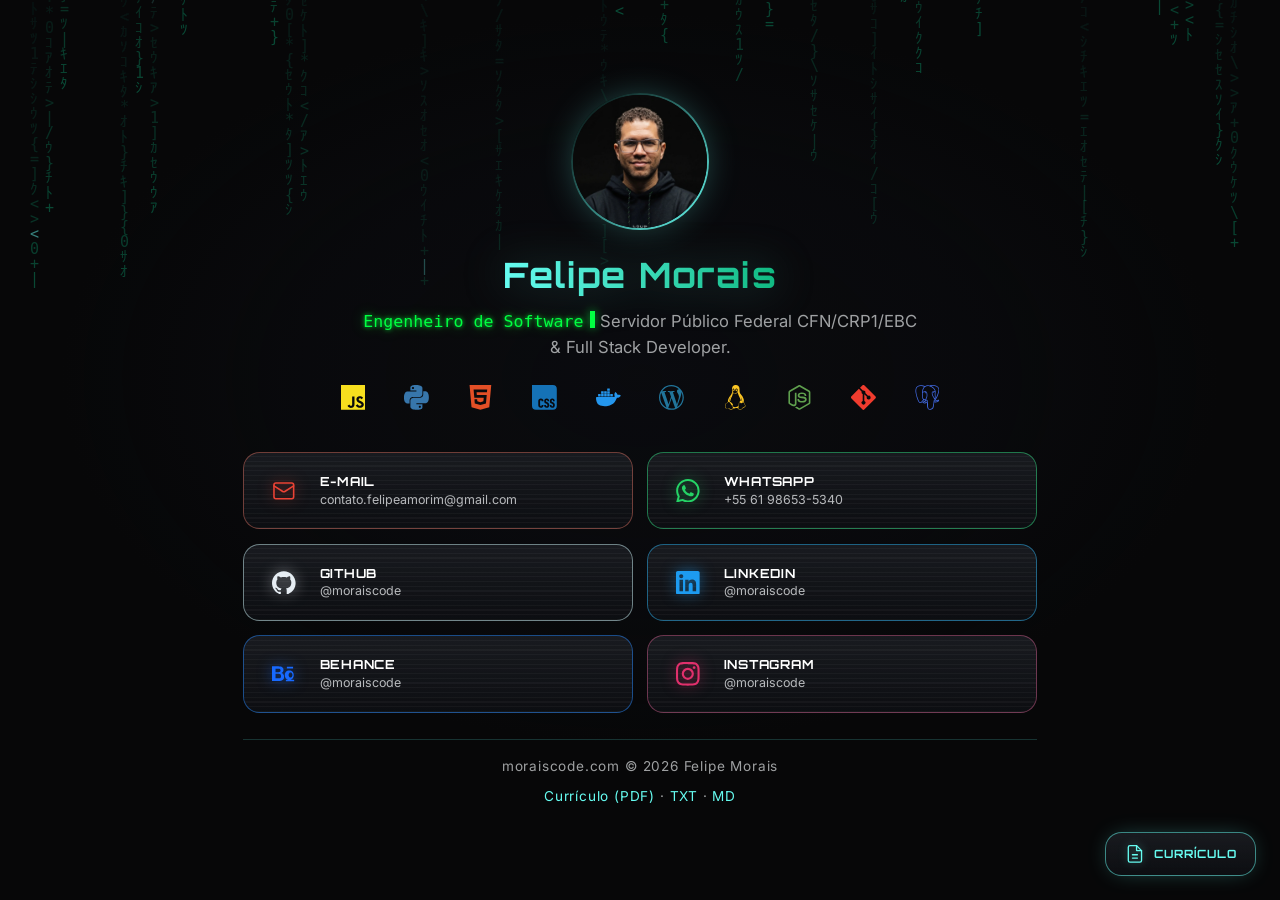
==== index.html @ 91565621 "site: home + curriculo versionados (base do CI/CD)" ====
<!DOCTYPE html>
<html lang="pt-BR">
<head>
<meta charset="UTF-8">
<meta name="viewport" content="width=device-width,initial-scale=1,viewport-fit=cover">
<title>Felipe Morais - Engenheiro de Software & Full Stack Developer</title>
<meta name="description" content="Felipe Morais — Engenheiro de Software e Full Stack Developer, Servidor Público Federal no CFN (Brasília/DF). Desenvolvimento web, IA e automação.">
<meta name="keywords" content="Felipe Morais, engenheiro de software, full stack developer, Python, JavaScript, PostgreSQL, Docker, WordPress, Linux, Node.js, Git, inteligência artificial, automação, gestão de projetos, Brasília, CFN">
<meta name="author" content="Felipe Morais">
<meta name="robots" content="index, follow, max-snippet:-1, max-image-preview:large">
<link rel="canonical" href="https://moraiscode.com/">
<meta name="theme-color" content="#0B0C10">
<link rel="icon" href="/favicon.ico" sizes="any">
<link rel="icon" type="image/png" sizes="32x32" href="/favicon-32x32.png">
<link rel="icon" type="image/png" sizes="192x192" href="/favicon-192x192.png">
<link rel="apple-touch-icon" href="/apple-touch-icon.png">
<meta name="geo.region" content="BR-DF">
<meta name="geo.placename" content="Brasília">
<meta property="profile:first_name" content="Felipe">
<meta property="profile:last_name" content="Morais">

<!-- Open Graph -->
<meta property="og:type" content="profile">
<meta property="og:title" content="Felipe Morais - Engenheiro de Software & Full Stack Developer">
<meta property="og:description" content="Felipe Morais — Engenheiro de Software e Full Stack Developer, Servidor Público Federal no CFN (Brasília/DF). Desenvolvimento web, IA e automação.">
<meta property="og:url" content="https://moraiscode.com/">
<meta property="og:site_name" content="moraiscode.com">
<meta property="og:image" content="https://moraiscode.com/assets/foto.webp">
<meta property="og:image:width" content="1280">
<meta property="og:image:height" content="1280">
<meta property="og:image:type" content="image/webp">
<meta property="og:image:alt" content="Felipe Morais">
<meta property="og:locale" content="pt_BR">

<!-- Twitter Card -->
<meta name="twitter:card" content="summary">
<meta name="twitter:title" content="Felipe Morais - Engenheiro de Software">
<meta name="twitter:description" content="Felipe Morais — Engenheiro de Software e Full Stack Developer, Servidor Público Federal no CFN (Brasília/DF).">
<meta name="twitter:image" content="https://moraiscode.com/assets/foto.webp">
<meta name="twitter:image:alt" content="Felipe Morais">
<meta name="twitter:site" content="@moraiscode">

<!-- JSON-LD Schema.org -->
<script type="application/ld+json">
{
  "@context": "https://schema.org",
  "@type": "ProfilePage",
  "mainEntity": {
    "@type": "Person",
    "name": "Felipe Morais",
    "givenName": "Felipe",
    "familyName": "Morais",
    "url": "https://moraiscode.com",
    "image": "https://moraiscode.com/assets/foto.webp",
    "jobTitle": "Engenheiro de Software",
    "description": "Engenheiro de Software e Full Stack Developer, Servidor Público Federal no CFN. Atua com desenvolvimento web, automação, inteligência artificial e gestão de projetos de TIC.",
    "email": "contato.felipeamorim@gmail.com",
    "telephone": "+5561986535340",
    "address": {
      "@type": "PostalAddress",
      "addressLocality": "Brasília",
      "addressRegion": "DF",
      "addressCountry": "BR"
    },
    "nationality": "Brasileiro",
    "worksFor": {
      "@type": "Organization",
      "name": "Conselho Federal de Nutrição (CFN)"
    },
    "alumniOf": [
      { "@type": "CollegeOrUniversity", "name": "UniCEUB — Centro Universitário de Brasília" },
      { "@type": "CollegeOrUniversity", "name": "Universidade Cruzeiro do Sul" },
      { "@type": "EducationalOrganization", "name": "Senac DF" }
    ],
    "knowsLanguage": ["pt-BR", "en", "es"],
    "knowsAbout": ["Desenvolvimento web", "Full Stack", "Python", "JavaScript", "PostgreSQL", "Docker", "WordPress", "Linux", "Node.js", "Git", "Inteligência Artificial", "Automação", "Gestão de projetos"],
    "subjectOf": {
      "@type": "DigitalDocument",
      "name": "Currículo — Felipe Morais",
      "url": "https://moraiscode.com/curriculo.pdf",
      "encodingFormat": "application/pdf"
    },
    "sameAs": [
      "https://github.com/moraiscode",
      "https://www.linkedin.com/in/moraiscode/",
      "https://www.instagram.com/moraiscode",
      "https://www.behance.net/moraiscode"
    ]
  }
}
</script>

<link rel="preconnect" href="https://fonts.googleapis.com">
<link rel="preconnect" href="https://fonts.gstatic.com" crossorigin>
<link href="https://fonts.googleapis.com/css2?family=Orbitron:wght@500;700&family=Inter:wght@400;500;600&display=swap" rel="stylesheet">

<style>
*{margin:0;padding:0;box-sizing:border-box}
html{font-size:clamp(14px,2.1vmin,32px);-webkit-text-size-adjust:100%}

:root{
  --bg:#0B0C10;
  --card:#111318;
  --border:rgba(102,252,241,.18);
  --cyan:#66FCF1;
  --green:#10b981;
  --text:#D4D6D8;
  --dim:rgba(212,214,216,.74);
  --glow:rgba(102,252,241,.4);
}

html{scroll-behavior:smooth;-webkit-text-size-adjust:100%;scrollbar-width:thin;scrollbar-color:var(--cyan) var(--bg)}
::-webkit-scrollbar{width:.45rem;height:.45rem}
::-webkit-scrollbar-track{background:var(--bg)}
::-webkit-scrollbar-thumb{background:linear-gradient(180deg,var(--cyan),var(--green));border-radius:999px}
::-webkit-scrollbar-thumb:hover{background:var(--cyan);box-shadow:0 0 0.5rem var(--glow)}

body{
  background:var(--bg);
  color:var(--text);
  font-family:'Inter',system-ui,-apple-system,sans-serif;
  min-height:100vh;
  overflow-x:hidden;
  line-height:1.5;
}

/* MATRIX BACKGROUND */
#matrix{
  position:fixed;
  inset:0;
  width:100%;
  height:100%;
  z-index:0;
  pointer-events:none;
  opacity:.8;
}

body::after{
  content:'';
  position:fixed;
  inset:0;
  z-index:0;
  pointer-events:none;
  background:radial-gradient(ellipse 58% 52% at 50% 42%,rgba(11,12,16,.82) 0%,rgba(11,12,16,.48) 48%,rgba(11,12,16,0) 78%);
}

.container{
  position:relative;
  z-index:1;
  max-width:45rem;
  margin:0 auto;
  padding:1.375rem 1.5rem;
  display:flex;
  flex-direction:column;
  align-items:center;
  justify-content:center;
  min-height:100vh;
}

/* AVATAR */
.avatar{
  width:7.25rem;
  height:7.25rem;
  border-radius:50%;
  border:0.125rem solid transparent;
  background:
    linear-gradient(var(--bg),var(--bg)) padding-box,
    linear-gradient(135deg,#000,var(--cyan)) border-box;
  object-fit:cover;
  margin-bottom:1rem;
  box-shadow:0 0 2rem -0.5rem var(--glow);
}

/* NAME */
.name{
  font-family:'Orbitron',sans-serif;
  font-weight:700;
  font-size:clamp(1.3rem,4.5vw,1.85rem);
  letter-spacing:.04em;
  text-align:center;
  background:linear-gradient(90deg,var(--cyan),var(--green));
  -webkit-background-clip:text;
  background-clip:text;
  color:transparent;
  filter:drop-shadow(0 0 1.125rem rgba(102,252,241,.25));
  margin-bottom:0.375rem;
}

.bio{
  font-size:.88rem;
  color:var(--dim);
  text-align:center;
  line-height:1.5;
  margin-bottom:0.75rem;
  max-width:32.5rem;
}
.bio .typed{
  font-family:ui-monospace,'SF Mono',Menlo,Consolas,monospace;
  color:#00ff41;
  text-shadow:
    0 0 0.25rem rgba(0,255,65,.85),
    0 0 0.75rem rgba(0,255,65,.45);
  animation:crt-flicker 4s steps(80) infinite;
}
@keyframes crt-flicker{
  0%,95%,100%{opacity:1}
  96%{opacity:.82}
  97%{opacity:1}
  98%{opacity:.9}
  99%{opacity:1}
}
.cursor{
  display:inline-block;
  width:.5ch;
  height:1em;
  margin-left:0.0625rem;
  background:#00ff41;
  box-shadow:0 0 0.5rem rgba(0,255,65,.7);
  vertical-align:-0.0625rem;
  animation:blink 1s steps(1,end) infinite;
}
@keyframes blink{0%,49%{opacity:1}50%,100%{opacity:0}}

/* BADGE */
.badge{
  display:none;
  font-family:'Orbitron',sans-serif;
  font-size:.44rem;
  font-weight:500;
  letter-spacing:.08em;
  text-transform:uppercase;
  color:rgba(102,252,241,.66);
  border:0.0625rem solid rgba(102,252,241,.12);
  border-radius:62.4375rem;
  padding:0.1875rem 0.625rem;
  margin-bottom:0.75rem;
  background:rgba(102,252,241,.03);
  text-align:center;
}

/* TECH STACK — linha única de ícones */
.tech-row{
  width:100%;
  display:flex;
  justify-content:center;
  align-items:center;
  gap:0.5rem;
  margin-bottom:1.625rem;
}
.tech{
  --brand:var(--cyan);
  display:grid;
  place-items:center;
  width:2.5rem;
  height:2.5rem;
  flex:1 1 0;
  max-width:2.875rem;
  min-width:0;
  transition:transform .25s ease;
}
.tech svg{
  width:1.3125rem;
  height:1.3125rem;
  color:var(--brand);
  transition:filter .25s ease,transform .25s ease;
}
.tech:hover{
  transform:translateY(-0.25rem);
}
.tech:hover svg{transform:scale(1.12);filter:drop-shadow(0 0 0.5rem var(--brand))}

/* SOCIAL CARDS — cyberpunk */
.cards{
  width:100%;
  display:grid;
  grid-template-columns:repeat(2,1fr);
  gap:0.75rem;
  margin-bottom:0;
}
.card{
  --brand:var(--cyan);
  position:relative;
  display:flex;
  align-items:center;
  gap:0.75rem;
  padding:0.875rem 1rem;
  background:linear-gradient(180deg,rgba(255,255,255,.03),rgba(0,0,0,.28)),var(--card);
  border:0.0625rem solid color-mix(in srgb,var(--brand) 40%,var(--border));
  border-radius:0.875rem;
  overflow:hidden;
  text-decoration:none;
  color:var(--text);
  transition:transform .25s ease,box-shadow .25s ease,border-color .25s ease,background .25s ease;
}
.card::after{
  content:'';
  position:absolute;
  inset:0;
  background:repeating-linear-gradient(0deg,rgba(255,255,255,.035) 0 0.0625rem,transparent 0.0625rem 0.25rem);
  pointer-events:none;
}
.card:hover{
  transform:translateY(-0.25rem);
  border-color:var(--brand);
  background:linear-gradient(180deg,color-mix(in srgb,var(--brand) 14%,transparent),rgba(0,0,0,.28)),var(--card);
  box-shadow:0 0 0 0.0625rem color-mix(in srgb,var(--brand) 45%,transparent),0 0.75rem 2rem -0.875rem var(--brand);
}
.card-ic{
  position:relative;
  z-index:1;
  display:grid;
  place-items:center;
  width:2.25rem;
  height:2.25rem;
  flex-shrink:0;
  color:var(--brand);
  filter:drop-shadow(0 0 0.375rem color-mix(in srgb,var(--brand) 55%,transparent));
  transition:transform .25s ease;
}
.card-ic svg{width:1.25rem;height:1.25rem}
.card:hover .card-ic{transform:scale(1.1)}
.card-txt{position:relative;z-index:1;display:flex;flex-direction:column;min-width:0}
.card-txt strong{font-family:'Orbitron',sans-serif;font-size:.66rem;font-weight:700;letter-spacing:.06em;text-transform:uppercase;color:#fff}
.card-txt small{font-size:.66rem;color:rgba(212,214,216,.85)}

/* FOOTER */
.footer{
  margin-top:1.375rem;
  padding-top:0.875rem;
  border-top:0.0625rem solid var(--border);
  width:100%;
  text-align:center;
}
.footer p{font-size:.72rem;color:var(--dim);letter-spacing:.06em}
.footer a{color:var(--cyan);text-decoration:none}
.footer-links{margin-top:0.5rem}
.footer-links a:hover{text-decoration:underline}
.about{
  display:none;
  width:100%;
  max-width:41.25rem;
  margin-top:1.75rem;
  padding-top:1.125rem;
  border-top:0.0625rem solid var(--border);
}
.about-title{
  font-family:'Orbitron',sans-serif;
  font-size:.6rem;
  letter-spacing:.18em;
  text-transform:uppercase;
  color:var(--cyan);
  margin-bottom:0.625rem;
}
.about p{
  font-size:.82rem;
  color:var(--dim);
  line-height:1.65;
  margin-bottom:0.625rem;
}
.about a{color:var(--cyan);text-decoration:none}
.about a:hover{text-decoration:underline}
.sr-only{position:absolute;width:0.0625rem;height:0.0625rem;padding:0;margin:-0.0625rem;overflow:hidden;clip:rect(0,0,0,0);white-space:nowrap;border:0}
.fab{
  position:fixed;
  right:1.25rem;
  bottom:1.25rem;
  z-index:5;
  display:inline-flex;
  align-items:center;
  gap:.5rem;
  font-family:'Orbitron',sans-serif;
  font-size:.6rem;
  font-weight:700;
  letter-spacing:.08em;
  text-transform:uppercase;
  color:var(--cyan);
  background:linear-gradient(180deg,rgba(255,255,255,.03),rgba(0,0,0,.28)),var(--card);
  border:0.0625rem solid color-mix(in srgb,var(--cyan) 40%,var(--border));
  border-radius:0.875rem;
  padding:.6rem 1rem;
  text-decoration:none;
  box-shadow:0 0 1.25rem -0.4rem var(--glow);
  transition:transform .2s ease,box-shadow .2s ease,border-color .2s ease;
}
.fab svg{width:1.05rem;height:1.05rem;color:var(--cyan);filter:drop-shadow(0 0 0.25rem var(--glow))}
.fab:hover{transform:translateY(-0.125rem);border-color:var(--cyan);box-shadow:0 0 1.5rem -0.25rem var(--glow)}

/* RESPONSIVE */
@media(max-width:560px){
  .container{padding:1.125rem 1rem}
  .br-desk{display:none}
  .avatar{width:6rem;height:6rem;margin-bottom:0.875rem}
  .badge{margin-bottom:1rem}
  .tech-row{gap:0.375rem;margin-bottom:1.25rem}
  .tech{height:auto;aspect-ratio:1}
  .tech svg{width:1.0625rem;height:1.0625rem}
  .cards{grid-template-columns:1fr;gap:0.625rem}
  .card{padding:0.8125rem 0.9375rem}
  .footer{margin-top:1.125rem}
}

@media(prefers-reduced-motion:reduce){
  *{animation:none!important;transition:none!important}
}
</style>
</head>
<body>

<canvas id="matrix" aria-hidden="true"></canvas>

<div class="container">

  <img src="/assets/foto.webp" alt="Felipe Morais" class="avatar" width="116" height="116" loading="eager" fetchpriority="high" decoding="async">

  <h1 class="name">Felipe Morais<span class="sr-only"> — Engenheiro de Software &amp; Full Stack Developer</span></h1>

  <span class="badge">Apaixonado por Tecnologia e Negócios Digitais</span>

  <p class="bio"><span class="typed" id="typed" data-text="Engenheiro de Software">Engenheiro de Software</span>&nbsp;<span class="cursor" aria-hidden="true"></span> Servidor Público Federal CFN/CRP1/EBC<br class="br-desk">&amp; Full Stack Developer.</p>

  <h2 class="sr-only">Tecnologias</h2>
  <div class="tech-row">
    <div class="tech" style="--brand:#F7DF1E" title="JavaScript" aria-label="JavaScript">
      <svg viewBox="0 0 24 24" fill="currentColor" role="img" aria-hidden="true"><path d="M0 0h24v24H0V0zm22.034 18.276c-.175-1.095-.888-2.015-3.003-2.873-.736-.345-1.554-.585-1.797-1.14-.091-.33-.105-.51-.046-.705.15-.646.915-.84 1.515-.66.39.12.75.42.976.9 1.034-.676 1.034-.676 1.755-1.125-.27-.42-.404-.601-.586-.78-.63-.705-1.469-1.065-2.834-1.034l-.705.089c-.676.165-1.32.525-1.71 1.005-1.14 1.291-.811 3.541.569 4.471 1.365 1.02 3.361 1.244 3.616 2.205.24 1.17-.87 1.545-1.966 1.41-.811-.18-1.26-.586-1.755-1.336l-1.83 1.051c.21.48.45.689.81 1.109 1.74 1.756 6.09 1.666 6.871-1.004.029-.09.24-.705.074-1.65l.046.067zm-8.983-7.245h-2.248c0 1.938-.009 3.864-.009 5.805 0 1.232.063 2.363-.138 2.711-.33.689-1.18.601-1.566.48-.396-.196-.597-.466-.83-.855-.063-.105-.11-.196-.127-.196l-1.825 1.125c.305.63.75 1.172 1.324 1.517.855.51 2.004.675 3.207.405.783-.226 1.458-.691 1.811-1.411.51-.93.402-2.07.397-3.346.012-2.054 0-4.109 0-6.179l.004-.056z"/></svg>
    </div>
    <div class="tech" style="--brand:#3776AB" title="Python" aria-label="Python">
      <svg viewBox="0 0 24 24" fill="currentColor" role="img" aria-hidden="true"><path d="M14.25.18l.9.2.73.26.59.3.45.32.34.34.25.34.16.33.1.3.04.26.02.2-.01.13V8.5l-.05.63-.13.55-.21.46-.26.38-.3.31-.33.25-.35.19-.35.14-.33.1-.3.07-.26.04-.21.02H8.77l-.69.05-.59.14-.5.22-.41.27-.33.32-.27.35-.2.36-.15.37-.1.35-.07.32-.04.27-.02.21v3.06H3.17l-.21-.03-.28-.07-.32-.12-.35-.18-.36-.26-.36-.36-.35-.46-.32-.59-.28-.73-.21-.88-.14-1.05-.05-1.23.06-1.22.16-1.04.24-.87.32-.71.36-.57.4-.44.42-.33.42-.24.4-.16.36-.1.32-.05.24-.01h.16l.06.01h8.16v-.83H6.18l-.01-2.75-.02-.37.05-.34.11-.31.17-.28.25-.26.31-.23.38-.2.44-.18.51-.15.58-.12.64-.1.71-.06.77-.04.84-.02 1.27.05zm-6.3 1.98l-.23.33-.08.41.08.41.23.34.33.22.41.09.41-.09.33-.22.23-.34.08-.41-.08-.41-.23-.33-.33-.22-.41-.09-.41.09zm13.09 3.95l.28.06.32.12.35.18.36.27.36.35.35.47.32.59.28.73.21.88.14 1.04.05 1.23-.06 1.23-.16 1.04-.24.86-.32.71-.36.57-.4.45-.42.33-.42.24-.4.16-.36.09-.32.05-.24.02-.16-.01h-8.22v.82h5.84l.01 2.76.02.36-.05.34-.11.31-.17.29-.25.25-.31.24-.38.2-.44.17-.51.15-.58.13-.64.09-.71.07-.77.04-.84.01-1.27-.04-1.07-.14-.9-.2-.73-.25-.59-.3-.45-.33-.34-.34-.25-.34-.16-.33-.1-.3-.04-.25-.02-.2.01-.13v-5.34l.05-.64.13-.54.21-.46.26-.38.3-.32.33-.24.35-.2.35-.14.33-.1.3-.06.26-.04.21-.02.13-.01h5.84l.69-.05.59-.14.5-.21.41-.28.33-.32.27-.35.2-.36.15-.36.1-.35.07-.32.04-.28.02-.21V6.07h2.09l.14.01zm-6.47 14.25l-.23.33-.08.41.08.41.23.33.33.23.41.08.41-.08.33-.23.23-.33.08-.41-.08-.41-.23-.33-.33-.23-.41-.08-.41.08z"/></svg>
    </div>
    <div class="tech" style="--brand:#E34F26" title="HTML5" aria-label="HTML5">
      <svg viewBox="0 0 24 24" fill="currentColor" role="img" aria-hidden="true"><path d="M1.5 0h21l-1.91 21.563L11.977 24l-8.564-2.438L1.5 0zm7.031 9.75l-.232-2.718 10.059.003.23-2.622L5.412 4.41l.698 8.01h9.126l-.326 3.426-2.91.804-2.955-.81-.188-2.11H6.248l.33 4.171L12 19.351l5.379-1.443.744-8.157H8.531z"/></svg>
    </div>
    <div class="tech" style="--brand:#1572B6" title="CSS3" aria-label="CSS3">
      <svg viewBox="0 0 24 24" fill="currentColor" role="img" aria-hidden="true"><path d="M0 0v20.16A3.84 3.84 0 0 0 3.84 24h16.32A3.84 3.84 0 0 0 24 20.16V3.84A3.84 3.84 0 0 0 20.16 0Zm14.256 13.08c1.56 0 2.28 1.08 2.304 2.64h-1.608c.024-.288-.048-.6-.144-.84-.096-.192-.288-.264-.552-.264-.456 0-.696.264-.696.84-.024.576.288.888.768 1.08.72.288 1.608.744 1.92 1.296q.432.648.432 1.656c0 1.608-.912 2.592-2.496 2.592-1.656 0-2.4-1.032-2.424-2.688h1.68c0 .792.264 1.176.792 1.176.264 0 .456-.072.552-.24.192-.312.24-1.176-.048-1.512-.312-.408-.912-.6-1.32-.816q-.828-.396-1.224-.936c-.24-.36-.36-.888-.36-1.536 0-1.44.936-2.472 2.424-2.448m5.4 0c1.584 0 2.304 1.08 2.328 2.64h-1.608c0-.288-.048-.6-.168-.84-.096-.192-.264-.264-.528-.264-.48 0-.72.264-.72.84s.288.888.792 1.08c.696.288 1.608.744 1.92 1.296.264.432.408.984.408 1.656.024 1.608-.888 2.592-2.472 2.592-1.68 0-2.424-1.056-2.448-2.688h1.68c0 .744.264 1.176.792 1.176.264 0 .456-.072.552-.24.216-.312.264-1.176-.048-1.512-.288-.408-.888-.6-1.32-.816-.552-.264-.96-.576-1.2-.936s-.36-.888-.36-1.536c-.024-1.44.912-2.472 2.4-2.448m-11.031.018c.711-.006 1.419.198 1.839.63.432.432.672 1.128.648 1.992H9.336c.024-.456-.096-.792-.432-.96-.312-.144-.768-.048-.888.24-.12.264-.192.576-.168.864v3.504c0 .744.264 1.128.768 1.128a.65.65 0 0 0 .552-.264c.168-.24.192-.552.168-.84h1.776c.096 1.632-.984 2.712-2.568 2.688-1.536 0-2.496-.864-2.472-2.472v-4.032c0-.816.24-1.44.696-1.848.432-.408 1.146-.624 1.857-.63"/></svg>
    </div>
    <div class="tech" style="--brand:#2496ED" title="Docker" aria-label="Docker">
      <svg viewBox="0 0 24 24" fill="currentColor" role="img" aria-hidden="true"><path d="M13.983 11.078h2.119a.186.186 0 00.186-.185V9.006a.186.186 0 00-.186-.186h-2.119a.185.185 0 00-.185.185v1.888c0 .102.083.185.185.185m-2.954-5.43h2.118a.186.186 0 00.186-.186V3.574a.186.186 0 00-.186-.185h-2.118a.185.185 0 00-.185.185v1.888c0 .102.082.185.185.185m0 2.716h2.118a.187.187 0 00.186-.186V6.29a.186.186 0 00-.186-.185h-2.118a.185.185 0 00-.185.185v1.887c0 .102.082.185.185.186m-2.93 0h2.12a.186.186 0 00.184-.186V6.29a.185.185 0 00-.185-.185H8.1a.185.185 0 00-.185.185v1.887c0 .102.083.185.185.186m-2.964 0h2.119a.186.186 0 00.185-.186V6.29a.185.185 0 00-.185-.185H5.136a.186.186 0 00-.186.185v1.887c0 .102.084.185.186.186m5.893 2.715h2.118a.186.186 0 00.186-.185V9.006a.186.186 0 00-.186-.186h-2.118a.185.185 0 00-.185.185v1.888c0 .102.082.185.185.185m-2.93 0h2.12a.185.185 0 00.184-.185V9.006a.185.185 0 00-.184-.186h-2.12a.185.185 0 00-.184.185v1.888c0 .102.083.185.185.185m-2.964 0h2.119a.185.185 0 00.185-.185V9.006a.185.185 0 00-.184-.186h-2.12a.186.186 0 00-.186.186v1.887c0 .102.084.185.186.185m-2.92 0h2.12a.185.185 0 00.184-.185V9.006a.185.185 0 00-.184-.186h-2.12a.185.185 0 00-.184.185v1.888c0 .102.082.185.185.185M23.763 9.89c-.065-.051-.672-.51-1.954-.51-.338.001-.676.03-1.01.087-.248-1.7-1.653-2.53-1.716-2.566l-.344-.199-.226.327c-.284.438-.49.922-.612 1.43-.23.97-.09 1.882.403 2.661-.595.332-1.55.413-1.744.42H.751a.751.751 0 00-.75.748 11.376 11.376 0 00.692 4.062c.545 1.428 1.355 2.48 2.41 3.124 1.18.723 3.1 1.137 5.275 1.137.983.003 1.963-.086 2.93-.266a12.248 12.248 0 003.823-1.389c.98-.567 1.86-1.288 2.61-2.136 1.252-1.418 1.998-2.997 2.553-4.4h.221c1.372 0 2.215-.549 2.68-1.009.309-.293.55-.65.707-1.046l.098-.288Z"/></svg>
    </div>
    <div class="tech" style="--brand:#21759B" title="WordPress" aria-label="WordPress">
      <svg viewBox="0 0 24 24" fill="currentColor" role="img" aria-hidden="true"><path d="M21.469 6.825c.84 1.537 1.318 3.3 1.318 5.175 0 3.979-2.156 7.456-5.363 9.325l3.295-9.527c.615-1.54.82-2.771.82-3.864 0-.405-.026-.78-.07-1.11m-7.981.105c.647-.03 1.232-.105 1.232-.105.582-.075.514-.93-.067-.899 0 0-1.755.135-2.88.135-1.064 0-2.85-.15-2.85-.15-.585-.03-.661.855-.075.885 0 0 .54.061 1.125.09l1.68 4.605-2.37 7.08L5.354 6.9c.649-.03 1.234-.1 1.234-.1.585-.075.516-.93-.065-.896 0 0-1.746.138-2.874.138-.2 0-.438-.008-.69-.015C4.911 3.15 8.235 1.215 12 1.215c2.809 0 5.365 1.072 7.286 2.833-.046-.003-.091-.009-.141-.009-1.06 0-1.812.923-1.812 1.914 0 .89.513 1.643 1.06 2.531.411.72.89 1.643.89 2.977 0 .915-.354 1.994-.821 3.479l-1.075 3.585-3.9-11.61.001.014zM12 22.784c-1.059 0-2.081-.153-3.048-.437l3.237-9.406 3.315 9.087c.024.053.05.101.078.149-1.12.393-2.325.609-3.582.609M1.211 12c0-1.564.336-3.05.935-4.39L7.29 21.709C3.694 19.96 1.212 16.271 1.211 12M12 0C5.385 0 0 5.385 0 12s5.385 12 12 12 12-5.385 12-12S18.615 0 12 0"/></svg>
    </div>
    <div class="tech" style="--brand:#FCC624" title="Linux" aria-label="Linux">
      <svg viewBox="0 0 24 24" fill="currentColor" role="img" aria-hidden="true"><path d="M12.504 0c-.155 0-.315.008-.48.021-4.226.333-3.105 4.807-3.17 6.298-.076 1.092-.3 1.953-1.05 3.02-.885 1.051-2.127 2.75-2.716 4.521-.278.832-.41 1.684-.287 2.489a.424.424 0 00-.11.135c-.26.268-.45.6-.663.839-.199.199-.485.267-.797.4-.313.136-.658.269-.864.68-.09.189-.136.394-.132.602 0 .199.027.4.055.536.058.399.116.728.04.97-.249.68-.28 1.145-.106 1.484.174.334.535.47.94.601.81.2 1.91.135 2.774.6.926.466 1.866.67 2.616.47.526-.116.97-.464 1.208-.946.587-.003 1.23-.269 2.26-.334.699-.058 1.574.267 2.577.2.025.134.063.198.114.333l.003.003c.391.778 1.113 1.132 1.884 1.071.771-.06 1.592-.536 2.257-1.306.631-.765 1.683-1.084 2.378-1.503.348-.199.629-.469.649-.853.023-.4-.2-.811-.714-1.376v-.097l-.003-.003c-.17-.2-.25-.535-.338-.926-.085-.401-.182-.786-.492-1.046h-.003c-.059-.054-.123-.067-.188-.135a.357.357 0 00-.19-.064c.431-1.278.264-2.55-.173-3.694-.533-1.41-1.465-2.638-2.175-3.483-.796-1.005-1.576-1.957-1.56-3.368.026-2.152.236-6.133-3.544-6.139zm.529 3.405h.013c.213 0 .396.062.584.198.19.135.33.332.438.533.105.259.158.459.166.724 0-.02.006-.04.006-.06v.105a.086.086 0 01-.004-.021l-.004-.024a1.807 1.807 0 01-.15.706.953.953 0 01-.213.335.71.71 0 00-.088-.042c-.104-.045-.198-.064-.284-.133a1.312 1.312 0 00-.22-.066c.05-.06.146-.133.183-.198.053-.128.082-.264.088-.402v-.02a1.21 1.21 0 00-.061-.4c-.045-.134-.101-.2-.183-.333-.084-.066-.167-.132-.267-.132h-.016c-.093 0-.176.03-.262.132a.8.8 0 00-.205.334 1.18 1.18 0 00-.09.4v.019c.002.089.008.179.02.267-.193-.067-.438-.135-.607-.202a1.635 1.635 0 01-.018-.2v-.02a1.772 1.772 0 01.15-.768c.082-.22.232-.406.43-.533a.985.985 0 01.594-.2zm-2.962.059h.036c.142 0 .27.048.399.135.146.129.264.288.344.465.09.199.14.4.153.667v.004c.007.134.006.2-.002.266v.08c-.03.007-.056.018-.083.024-.152.055-.274.135-.393.2.012-.09.013-.18.003-.267v-.015c-.012-.133-.04-.2-.082-.333a.613.613 0 00-.166-.267.248.248 0 00-.183-.064h-.021c-.071.006-.13.04-.186.132a.552.552 0 00-.12.27.944.944 0 00-.023.33v.015c.012.135.037.2.08.334.046.134.098.2.166.268.01.009.02.018.034.024-.07.057-.117.07-.176.136a.304.304 0 01-.131.068 2.62 2.62 0 01-.275-.402 1.772 1.772 0 01-.155-.667 1.759 1.759 0 01.08-.668 1.43 1.43 0 01.283-.535c.128-.133.26-.2.418-.2zm1.37 1.706c.332 0 .733.065 1.216.399.293.2.523.269 1.052.468h.003c.255.136.405.266.478.399v-.131a.571.571 0 01.016.47c-.123.31-.516.643-1.063.842v.002c-.268.135-.501.333-.775.465-.276.135-.588.292-1.012.267a1.139 1.139 0 01-.448-.067 3.566 3.566 0 01-.322-.198c-.195-.135-.363-.332-.612-.465v-.005h-.005c-.4-.246-.616-.512-.686-.71-.07-.268-.005-.47.193-.6.224-.135.38-.271.483-.336.104-.074.143-.102.176-.131h.002v-.003c.169-.202.436-.47.839-.601.139-.036.294-.065.466-.065zm2.8 2.142c.358 1.417 1.196 3.475 1.735 4.473.286.534.855 1.659 1.102 3.024.156-.005.33.018.513.064.646-1.671-.546-3.467-1.089-3.966-.22-.2-.232-.335-.123-.335.59.534 1.365 1.572 1.646 2.757.13.535.16 1.104.021 1.67.067.028.135.06.205.067 1.032.534 1.413.938 1.23 1.537v-.043c-.06-.003-.12 0-.18 0h-.016c.151-.467-.182-.825-1.065-1.224-.915-.4-1.646-.336-1.77.465-.008.043-.013.066-.018.135-.068.023-.139.053-.209.064-.43.268-.662.669-.793 1.187-.13.533-.17 1.156-.205 1.869v.003c-.02.334-.17.838-.319 1.35-1.5 1.072-3.58 1.538-5.348.334a2.645 2.645 0 00-.402-.533 1.45 1.45 0 00-.275-.333c.182 0 .338-.03.465-.067a.615.615 0 00.314-.334c.108-.267 0-.697-.345-1.163-.345-.467-.931-.995-1.788-1.521-.63-.4-.986-.87-1.15-1.396-.165-.534-.143-1.085-.015-1.645.245-1.07.873-2.11 1.274-2.763.107-.065.037.135-.408.974-.396.751-1.14 2.497-.122 3.854a8.123 8.123 0 01.647-2.876c.564-1.278 1.743-3.504 1.836-5.268.048.036.217.135.289.202.218.133.38.333.59.465.21.201.477.335.876.335.039.003.075.006.11.006.412 0 .73-.134.997-.268.29-.134.52-.334.74-.4h.005c.467-.135.835-.402 1.044-.7zm2.185 8.958c.037.6.343 1.245.882 1.377.588.134 1.434-.333 1.791-.765l.211-.01c.315-.007.577.01.847.268l.003.003c.208.199.305.53.391.876.085.4.154.78.409 1.066.486.527.645.906.636 1.14l.003-.007v.018l-.003-.012c-.015.262-.185.396-.498.595-.63.401-1.746.712-2.457 1.57-.618.737-1.37 1.14-2.036 1.191-.664.053-1.237-.2-1.574-.898l-.005-.003c-.21-.4-.12-1.025.056-1.69.176-.668.428-1.344.463-1.897.037-.714.076-1.335.195-1.814.12-.465.308-.797.641-.984l.045-.022zm-10.814.049h.01c.053 0 .105.005.157.014.376.055.706.333 1.023.752l.91 1.664.003.003c.243.533.754 1.064 1.189 1.637.434.598.77 1.131.729 1.57v.006c-.057.744-.48 1.148-1.125 1.294-.645.135-1.52.002-2.395-.464-.968-.536-2.118-.469-2.857-.602-.369-.066-.61-.2-.723-.4-.11-.2-.113-.602.123-1.23v-.004l.002-.003c.117-.334.03-.752-.027-1.118-.055-.401-.083-.71.043-.94.16-.334.396-.4.69-.533.294-.135.64-.202.915-.47h.002v-.002c.256-.268.445-.601.668-.838.19-.201.38-.336.663-.336zm7.159-9.074c-.435.201-.945.535-1.488.535-.542 0-.97-.267-1.28-.466-.154-.134-.28-.268-.373-.335-.164-.134-.144-.333-.074-.333.109.016.129.134.199.2.096.066.215.2.36.333.292.2.68.467 1.167.467.485 0 1.053-.267 1.398-.466.195-.135.445-.334.648-.467.156-.136.149-.267.279-.267.128.016.034.134-.147.332a8.097 8.097 0 01-.69.468zm-1.082-1.583V5.64c-.006-.02.013-.042.029-.05.074-.043.18-.027.26.004.063 0 .16.067.15.135-.006.049-.085.066-.135.066-.055 0-.092-.043-.141-.068-.052-.018-.146-.008-.163-.065zm-.551 0c-.02.058-.113.049-.166.066-.047.025-.086.068-.14.068-.05 0-.13-.02-.136-.068-.01-.066.088-.133.15-.133.08-.031.184-.047.259-.005.019.009.036.03.03.05v.02h.003z"/></svg>
    </div>
    <div class="tech" style="--brand:#5FA04E" title="Node.js" aria-label="Node.js">
      <svg viewBox="0 0 24 24" fill="currentColor" role="img" aria-hidden="true"><path d="M11.998,24c-0.321,0-0.641-0.084-0.922-0.247l-2.936-1.737c-0.438-0.245-0.224-0.332-0.08-0.383 c0.585-0.203,0.703-0.25,1.328-0.604c0.065-0.037,0.151-0.023,0.218,0.017l2.256,1.339c0.082,0.045,0.197,0.045,0.272,0l8.795-5.076 c0.082-0.047,0.134-0.141,0.134-0.238V6.921c0-0.099-0.053-0.192-0.137-0.242l-8.791-5.072c-0.081-0.047-0.189-0.047-0.271,0 L3.075,6.68C2.99,6.729,2.936,6.825,2.936,6.921v10.15c0,0.097,0.054,0.189,0.139,0.235l2.409,1.392 c1.307,0.654,2.108-0.116,2.108-0.89V7.787c0-0.142,0.114-0.253,0.256-0.253h1.115c0.139,0,0.255,0.112,0.255,0.253v10.021 c0,1.745-0.95,2.745-2.604,2.745c-0.508,0-0.909,0-2.026-0.551L2.28,18.675c-0.57-0.329-0.922-0.945-0.922-1.604V6.921 c0-0.659,0.353-1.275,0.922-1.603l8.795-5.082c0.557-0.315,1.296-0.315,1.848,0l8.794,5.082c0.57,0.329,0.924,0.944,0.924,1.603 v10.15c0,0.659-0.354,1.273-0.924,1.604l-8.794,5.078C12.643,23.916,12.324,24,11.998,24z M19.099,13.993 c0-1.9-1.284-2.406-3.987-2.763c-2.731-0.361-3.009-0.548-3.009-1.187c0-0.528,0.235-1.233,2.258-1.233 c1.807,0,2.473,0.389,2.747,1.607c0.024,0.115,0.129,0.199,0.247,0.199h1.141c0.071,0,0.138-0.031,0.186-0.081 c0.048-0.054,0.074-0.123,0.067-0.196c-0.177-2.098-1.571-3.076-4.388-3.076c-2.508,0-4.004,1.058-4.004,2.833 c0,1.925,1.488,2.457,3.895,2.695c2.88,0.282,3.103,0.703,3.103,1.269c0,0.983-0.789,1.402-2.642,1.402 c-2.327,0-2.839-0.584-3.011-1.742c-0.02-0.124-0.126-0.215-0.253-0.215h-1.137c-0.141,0-0.254,0.112-0.254,0.253 c0,1.482,0.806,3.248,4.655,3.248C17.501,17.007,19.099,15.91,19.099,13.993z"/></svg>
    </div>
    <div class="tech" style="--brand:#F03C2E" title="Git" aria-label="Git">
      <svg viewBox="0 0 24 24" fill="currentColor" role="img" aria-hidden="true"><path d="M13.09 23.549a1.54 1.54 0 0 1-2.18 0L.451 13.089a1.54 1.54 0 0 1 0-2.179l7.191-7.19 2.733 2.733a1.85 1.85 0 0 0 .964 2.326v6.66a1.849 1.849 0 1 0 1.54 0V8.957l2.508 2.508a1.85 1.85 0 1 0 1.09-1.09l-2.634-2.634a1.85 1.85 0 0 0-2.378-2.377L8.73 2.63 10.91.451a1.54 1.54 0 0 1 2.179 0l10.459 10.46a1.54 1.54 0 0 1 0 2.179z"/></svg>
    </div>
    <div class="tech" style="--brand:#4169E1" title="PostgreSQL" aria-label="PostgreSQL">
      <svg viewBox="0 0 24 24" fill="currentColor" role="img" aria-hidden="true"><path d="M23.5594 14.7228a.5269.5269 0 0 0-.0563-.1191c-.139-.2632-.4768-.3418-1.0074-.2321-1.6533.3411-2.2935.1312-2.5256-.0191 1.342-2.0482 2.445-4.522 3.0411-6.8297.2714-1.0507.7982-3.5237.1222-4.7316a1.5641 1.5641 0 0 0-.1509-.235C21.6931.9086 19.8007.0248 17.5099.0005c-1.4947-.0158-2.7705.3461-3.1161.4794a9.449 9.449 0 0 0-.5159-.0816 8.044 8.044 0 0 0-1.3114-.1278c-1.1822-.0184-2.2038.2642-3.0498.8406-.8573-.3211-4.7888-1.645-7.2219.0788C.9359 2.1526.3086 3.8733.4302 6.3043c.0409.818.5069 3.334 1.2423 5.7436.4598 1.5065.9387 2.7019 1.4334 3.582.553.9942 1.1259 1.5933 1.7143 1.7895.4474.1491 1.1327.1441 1.8581-.7279.8012-.9635 1.5903-1.8258 1.9446-2.2069.4351.2355.9064.3625 1.39.3772a.0569.0569 0 0 0 .0004.0041 11.0312 11.0312 0 0 0-.2472.3054c-.3389.4302-.4094.5197-1.5002.7443-.3102.064-1.1344.2339-1.1464.8115-.0025.1224.0329.2309.0919.3268.2269.4231.9216.6097 1.015.6331 1.3345.3335 2.5044.092 3.3714-.6787-.017 2.231.0775 4.4174.3454 5.0874.2212.5529.7618 1.9045 2.4692 1.9043.2505 0 .5263-.0291.8296-.0941 1.7819-.3821 2.5557-1.1696 2.855-2.9059.1503-.8707.4016-2.8753.5388-4.1012.0169-.0703.0357-.1207.057-.1362.0007-.0005.0697-.0471.4272.0307a.3673.3673 0 0 0 .0443.0068l.2539.0223.0149.001c.8468.0384 1.9114-.1426 2.5312-.4308.6438-.2988 1.8057-1.0323 1.5951-1.6698zM2.371 11.8765c-.7435-2.4358-1.1779-4.8851-1.2123-5.5719-.1086-2.1714.4171-3.6829 1.5623-4.4927 1.8367-1.2986 4.8398-.5408 6.108-.13-.0032.0032-.0066.0061-.0098.0094-2.0238 2.044-1.9758 5.536-1.9708 5.7495-.0002.0823.0066.1989.0162.3593.0348.5873.0996 1.6804-.0735 2.9184-.1609 1.1504.1937 2.2764.9728 3.0892.0806.0841.1648.1631.2518.2374-.3468.3714-1.1004 1.1926-1.9025 2.1576-.5677.6825-.9597.5517-1.0886.5087-.3919-.1307-.813-.5871-1.2381-1.3223-.4796-.839-.9635-2.0317-1.4155-3.5126zm6.0072 5.0871c-.1711-.0428-.3271-.1132-.4322-.1772.0889-.0394.2374-.0902.4833-.1409 1.2833-.2641 1.4815-.4506 1.9143-1.0002.0992-.126.2116-.2687.3673-.4426a.3549.3549 0 0 0 .0737-.1298c.1708-.1513.2724-.1099.4369-.0417.156.0646.3078.26.3695.4752.0291.1016.0619.2945-.0452.4444-.9043 1.2658-2.2216 1.2494-3.1676 1.0128zm2.094-3.988-.0525.141c-.133.3566-.2567.6881-.3334 1.003-.6674-.0021-1.3168-.2872-1.8105-.8024-.6279-.6551-.9131-1.5664-.7825-2.5004.1828-1.3079.1153-2.4468.079-3.0586-.005-.0857-.0095-.1607-.0122-.2199.2957-.2621 1.6659-.9962 2.6429-.7724.4459.1022.7176.4057.8305.928.5846 2.7038.0774 3.8307-.3302 4.7363-.084.1866-.1633.3629-.2311.5454zm7.3637 4.5725c-.0169.1768-.0358.376-.0618.5959l-.146.4383a.3547.3547 0 0 0-.0182.1077c-.0059.4747-.054.6489-.115.8693-.0634.2292-.1353.4891-.1794 1.0575-.11 1.4143-.8782 2.2267-2.4172 2.5565-1.5155.3251-1.7843-.4968-2.0212-1.2217a6.5824 6.5824 0 0 0-.0769-.2266c-.2154-.5858-.1911-1.4119-.1574-2.5551.0165-.5612-.0249-1.9013-.3302-2.6462.0044-.2932.0106-.5909.019-.8918a.3529.3529 0 0 0-.0153-.1126 1.4927 1.4927 0 0 0-.0439-.208c-.1226-.4283-.4213-.7866-.7797-.9351-.1424-.059-.4038-.1672-.7178-.0869.067-.276.1831-.5875.309-.9249l.0529-.142c.0595-.16.134-.3257.213-.5012.4265-.9476 1.0106-2.2453.3766-5.1772-.2374-1.0981-1.0304-1.6343-2.2324-1.5098-.7207.0746-1.3799.3654-1.7088.5321a5.6716 5.6716 0 0 0-.1958.1041c.0918-1.1064.4386-3.1741 1.7357-4.4823a4.0306 4.0306 0 0 1 .3033-.276.3532.3532 0 0 0 .1447-.0644c.7524-.5706 1.6945-.8506 2.802-.8325.4091.0067.8017.0339 1.1742.081 1.939.3544 3.2439 1.4468 4.0359 2.3827.8143.9623 1.2552 1.9315 1.4312 2.4543-1.3232-.1346-2.2234.1268-2.6797.779-.9926 1.4189.543 4.1729 1.2811 5.4964.1353.2426.2522.4522.2889.5413.2403.5825.5515.9713.7787 1.2552.0696.087.1372.1714.1885.245-.4008.1155-1.1208.3825-1.0552 1.717-.0123.1563-.0423.4469-.0834.8148-.0461.2077-.0702.4603-.0994.7662zm.8905-1.6211c-.0405-.8316.2691-.9185.5967-1.0105a2.8566 2.8566 0 0 0 .135-.0406 1.202 1.202 0 0 0 .1342.103c.5703.3765 1.5823.4213 3.0068.1344-.2016.1769-.5189.3994-.9533.6011-.4098.1903-1.0957.333-1.7473.3636-.7197.0336-1.0859-.0807-1.1721-.151zm.5695-9.2712c-.0059.3508-.0542.6692-.1054 1.0017-.055.3576-.112.7274-.1264 1.1762-.0142.4368.0404.8909.0932 1.3301.1066.887.216 1.8003-.2075 2.7014a3.5272 3.5272 0 0 1-.1876-.3856c-.0527-.1276-.1669-.3326-.3251-.6162-.6156-1.1041-2.0574-3.6896-1.3193-4.7446.3795-.5427 1.3408-.5661 2.1781-.463zm.2284 7.0137a12.3762 12.3762 0 0 0-.0853-.1074l-.0355-.0444c.7262-1.1995.5842-2.3862.4578-3.4385-.0519-.4318-.1009-.8396-.0885-1.2226.0129-.4061.0666-.7543.1185-1.0911.0639-.415.1288-.8443.1109-1.3505.0134-.0531.0188-.1158.0118-.1902-.0457-.4855-.5999-1.938-1.7294-3.253-.6076-.7073-1.4896-1.4972-2.6889-2.0395.5251-.1066 1.2328-.2035 2.0244-.1859 2.0515.0456 3.6746.8135 4.8242 2.2824a.908.908 0 0 1 .0667.1002c.7231 1.3556-.2762 6.2751-2.9867 10.5405zm-8.8166-6.1162c-.025.1794-.3089.4225-.6211.4225a.5821.5821 0 0 1-.0809-.0056c-.1873-.026-.3765-.144-.5059-.3156-.0458-.0605-.1203-.178-.1055-.2844.0055-.0401.0261-.0985.0925-.1488.1182-.0894.3518-.1226.6096-.0867.3163.0441.6426.1938.6113.4186zm7.9305-.4114c.0111.0792-.049.201-.1531.3102-.0683.0717-.212.1961-.4079.2232a.5456.5456 0 0 1-.075.0052c-.2935 0-.5414-.2344-.5607-.3717-.024-.1765.2641-.3106.5611-.352.297-.0414.6111.0088.6356.1851z"/></svg>
    </div>
  </div>

  <h2 class="sr-only">Contato e Redes</h2>
  <div class="cards">

    <a href="mailto:contato.felipeamorim@gmail.com" class="card" style="--brand:#EA4335" aria-label="Enviar e-mail">
      <span class="card-ic"><svg viewBox="0 0 24 24" fill="none" stroke="currentColor" stroke-width="1.6" stroke-linecap="round" stroke-linejoin="round"><rect x="2" y="4" width="20" height="16" rx="2"/><path d="m22 7-8.97 5.7a1.94 1.94 0 0 1-2.06 0L2 7"/></svg></span>
      <span class="card-txt"><strong>E-mail</strong><small>contato.felipeamorim@gmail.com</small></span>
    </a>

    <a href="https://api.whatsapp.com/send?phone=556198653540" target="_blank" rel="noopener" class="card" style="--brand:#25D366" aria-label="WhatsApp">
      <span class="card-ic"><svg viewBox="0 0 24 24" fill="currentColor"><path d="M17.472 14.382c-.297-.149-1.758-.867-2.03-.967-.273-.099-.471-.148-.67.15-.197.297-.767.966-.94 1.164-.173.199-.347.223-.644.075-.297-.15-1.255-.463-2.39-1.475-.883-.788-1.48-1.761-1.653-2.059-.173-.297-.018-.458.13-.606.134-.133.298-.347.446-.52.149-.174.198-.298.298-.497.099-.198.05-.371-.025-.52-.075-.149-.669-1.612-.916-2.207-.242-.579-.487-.5-.669-.51l-.57-.01c-.198 0-.52.074-.792.372-.272.297-1.04 1.016-1.04 2.479 0 1.462 1.065 2.875 1.213 3.074.149.198 2.096 3.2 5.077 4.487.709.306 1.262.489 1.694.625.712.227 1.36.195 1.871.118.571-.085 1.758-.719 2.006-1.413.248-.694.248-1.289.173-1.413-.074-.124-.272-.198-.57-.347m-5.421 7.403h-.004a9.87 9.87 0 01-5.031-1.378l-.361-.214-3.741.982.998-3.648-.235-.374a9.86 9.86 0 01-1.51-5.26c.001-5.45 4.436-9.884 9.888-9.884 2.64 0 5.122 1.03 6.988 2.898a9.825 9.825 0 012.893 6.994c-.003 5.45-4.437 9.884-9.885 9.884m8.413-18.297A11.815 11.815 0 0012.05 0C5.495 0 .16 5.335.157 11.892c0 2.096.547 4.142 1.588 5.945L.057 24l6.305-1.654a11.882 11.882 0 005.683 1.448h.005c6.554 0 11.89-5.335 11.893-11.893a11.821 11.821 0 00-3.48-8.413Z"/></svg></span>
      <span class="card-txt"><strong>WhatsApp</strong><small>+55 61 98653-5340</small></span>
    </a>

    <a href="https://github.com/moraiscode" target="_blank" rel="noopener" class="card" style="--brand:#e6edf3" aria-label="GitHub">
      <span class="card-ic"><svg viewBox="0 0 24 24" fill="currentColor"><path d="M12 .297c-6.63 0-12 5.373-12 12 0 5.303 3.438 9.8 8.205 11.385.6.113.82-.258.82-.577 0-.285-.01-1.04-.015-2.04-3.338.724-4.042-1.61-4.042-1.61C4.422 18.07 3.633 17.7 3.633 17.7c-1.087-.744.084-.729.084-.729 1.205.084 1.838 1.236 1.838 1.236 1.07 1.835 2.809 1.305 3.495.998.108-.776.417-1.305.76-1.605-2.665-.3-5.466-1.332-5.466-5.93 0-1.31.465-2.38 1.235-3.22-.135-.303-.54-1.523.105-3.176 0 0 1.005-.322 3.3 1.23.96-.267 1.98-.399 3-.405 1.02.006 2.04.138 3 .405 2.28-1.552 3.285-1.23 3.285-1.23.645 1.653.24 2.873.12 3.176.765.84 1.23 1.91 1.23 3.22 0 4.61-2.805 5.625-5.475 5.92.42.36.81 1.096.81 2.22 0 1.606-.015 2.896-.015 3.286 0 .315.21.69.825.57C20.565 22.092 24 17.592 24 12.297c0-6.627-5.373-12-12-12"/></svg></span>
      <span class="card-txt"><strong>GitHub</strong><small>@moraiscode</small></span>
    </a>

    <a href="https://www.linkedin.com/in/moraiscode/" target="_blank" rel="noopener" class="card" style="--brand:#1D9BF0" aria-label="LinkedIn">
      <span class="card-ic"><svg viewBox="0 0 24 24" fill="currentColor"><path d="M20.447 20.452h-3.554v-5.569c0-1.328-.027-3.037-1.852-3.037-1.853 0-2.136 1.445-2.136 2.939v5.667H9.351V9h3.414v1.561h.046c.477-.9 1.637-1.85 3.37-1.85 3.601 0 4.267 2.37 4.267 5.455v6.286zM5.337 7.433c-1.144 0-2.063-.926-2.063-2.065 0-1.138.92-2.063 2.063-2.063 1.14 0 2.064.925 2.064 2.063 0 1.139-.925 2.065-2.064 2.065zm1.782 13.019H3.555V9h3.564v11.452zM22.225 0H1.771C.792 0 0 .774 0 1.729v20.542C0 23.227.792 24 1.771 24h20.451C23.2 24 24 23.227 24 22.271V1.729C24 .774 23.2 0 22.222 0h.003z"/></svg></span>
      <span class="card-txt"><strong>LinkedIn</strong><small>@moraiscode</small></span>
    </a>

    <a href="https://www.behance.net/moraiscode" target="_blank" rel="noopener" class="card" style="--brand:#1769FF" aria-label="Behance">
      <span class="card-ic"><svg viewBox="0 0 24 24" fill="currentColor"><path d="M6.938 4.503c.702 0 1.34.06 1.92.188.577.13 1.07.33 1.485.61.41.28.733.65.96 1.12.225.47.34 1.05.34 1.73 0 .74-.17 1.36-.507 1.86-.338.5-.837.9-1.502 1.22.906.26 1.576.72 2.022 1.37.448.66.665 1.45.665 2.36 0 .75-.13 1.39-.41 1.93-.28.55-.67 1-1.16 1.35-.48.348-1.05.6-1.67.767-.63.165-1.27.25-1.95.25H0v-14.9h6.938zm-.36 5.91c.63 0 1.14-.15 1.53-.44.39-.3.59-.74.59-1.33 0-.35-.06-.64-.19-.87-.13-.23-.3-.42-.51-.56-.21-.14-.44-.24-.69-.3-.26-.06-.52-.1-.79-.1H3.61v3.6h2.97zm.16 6.18c.31 0 .61-.03.91-.1.3-.07.56-.19.79-.36.23-.17.41-.4.55-.69.14-.29.21-.65.21-1.08 0-.85-.24-1.47-.72-1.86-.48-.39-1.11-.58-1.89-.58H3.61v4.59h3.13zM15.1 4.91h6.3v1.62h-6.3V4.91zM21.79 11.37c-.19-.58-.48-1.09-.86-1.51-.39-.42-.87-.74-1.44-.96-.57-.22-1.22-.33-1.95-.33-.73 0-1.38.11-1.95.33-.57.22-1.05.54-1.44.96-.38.42-.67.93-.86 1.51-.19.58-.29 1.22-.29 1.93 0 .71.1 1.35.29 1.93.19.58.48 1.09.86 1.51.39.42.87.74 1.44.96.57.22 1.22.33 1.95.33.73 0 1.38-.11 1.95-.33.57-.22 1.05-.54 1.44-.96.38-.42.67-.93.86-1.51.19-.58.29-1.22.29-1.93 0-.71-.1-1.35-.29-1.93zm-4.65.46c.17-.39.4-.7.68-.92.28-.22.61-.33.99-.33.38 0 .71.11.99.33.28.22.51.53.68.92.17.39.25.84.25 1.34 0 .5-.08.95-.25 1.34-.17.39-.4.7-.68.92-.28.22-.61.33-.99.33-.38 0-.71-.11-.99-.33-.28-.22-.51-.53-.68-.92-.17-.39-.25-.84-.25-1.34 0-.5.08-.95.25-1.34zM14.12 19.5h8.4v-1.4h-8.4v1.4z"/></svg></span>
      <span class="card-txt"><strong>Behance</strong><small>@moraiscode</small></span>
    </a>

    <a href="https://www.instagram.com/moraiscode" target="_blank" rel="noopener" class="card card--ig" style="--brand:#E1306C" aria-label="Instagram">
      <span class="card-ic"><svg viewBox="0 0 24 24" fill="currentColor"><path d="M12 0C8.74 0 8.333.015 7.053.072 5.775.132 4.905.333 4.14.63c-.789.306-1.459.717-2.126 1.384S.935 3.35.63 4.14C.333 4.905.131 5.775.072 7.053.012 8.333 0 8.74 0 12s.015 3.667.072 4.947c.06 1.277.261 2.148.558 2.913.306.788.717 1.459 1.384 2.126.667.666 1.336 1.079 2.126 1.384.766.296 1.636.499 2.913.558C8.333 23.988 8.74 24 12 24s3.667-.015 4.947-.072c1.277-.06 2.148-.262 2.913-.558.788-.306 1.459-.718 2.126-1.384.666-.667 1.079-1.335 1.384-2.126.296-.765.499-1.636.558-2.913.06-1.28.072-1.687.072-4.947s-.015-3.667-.072-4.947c-.06-1.277-.262-2.149-.558-2.913-.306-.789-.718-1.459-1.384-2.126C21.319 1.347 20.651.935 19.86.63c-.765-.297-1.636-.499-2.913-.558C15.667.012 15.26 0 12 0zm0 2.16c3.203 0 3.585.016 4.85.071 1.17.055 1.805.249 2.227.415.562.217.96.477 1.382.896.419.42.679.819.896 1.381.164.422.36 1.057.413 2.227.057 1.266.07 1.646.07 4.85s-.015 3.585-.074 4.85c-.061 1.17-.256 1.805-.421 2.227-.224.562-.479.96-.899 1.382-.419.419-.824.679-1.38.896-.42.164-1.065.36-2.235.413-1.274.057-1.649.07-4.859.07-3.211 0-3.586-.015-4.859-.074-1.171-.061-1.816-.256-2.236-.421-.569-.224-.96-.479-1.379-.899-.421-.419-.69-.824-.9-1.38-.165-.42-.359-1.065-.42-2.235-.045-1.26-.061-1.649-.061-4.844 0-3.196.016-3.586.061-4.861.061-1.17.255-1.814.42-2.234.21-.57.479-.96.9-1.381.419-.419.81-.689 1.379-.898.42-.166 1.051-.361 2.221-.421 1.275-.045 1.65-.06 4.859-.06l.045.03zm0 3.678a6.162 6.162 0 100 12.324 6.162 6.162 0 100-12.324zM12 16c-2.21 0-4-1.79-4-4s1.79-4 4-4 4 1.79 4 4-1.79 4-4 4zm7.846-10.405a1.441 1.441 0 11-2.88 0 1.441 1.441 0 012.88 0z"/></svg></span>
      <span class="card-txt"><strong>Instagram</strong><small>@moraiscode</small></span>
    </a>

  </div>

  <section class="about" id="sobre" aria-label="Sobre Felipe Morais">
    <h2 class="about-title">Sobre</h2>
    <p>Sou Felipe Morais, engenheiro de software e servidor público federal no Conselho Federal de Nutrição (CFN), em Brasília. Lidero a Unidade de Gestão de Desenvolvimento (UGD), vinculada à Coordenação de Tecnologia da Informação, onde planejo, desenvolvo e mantenho sistemas e aplicações que sustentam os processos institucionais.</p>
    <p>Minha trajetória reúne mais de dez anos em tecnologia da informação, suporte técnico, comunicação institucional e desenvolvimento full stack. Atuo com análise de sistemas, automação de processos, BPMN, mapeamento e melhoria de negócios e inteligência artificial aplicada à automação.</p>
    <p>Sou formado em Análise e Desenvolvimento de Sistemas (UniCEUB) e pós-graduado em Inteligência Artificial para Automação de Processos (Universidade Cruzeiro do Sul). Também fundei a BRAZCODE, empresa de planejamento, desenvolvimento e gestão de projetos de TIC para profissionais liberais, autônomos e organizações públicas e privadas.</p>
    <p>Entre as tecnologias que utilizo estão JavaScript, Python, HTML5, CSS3, Docker, WordPress, Linux, Node.js, Git e PostgreSQL. Sou apaixonado por design, tecnologia e empreendedorismo e acredito no poder da tecnologia para transformar negócios e serviços públicos. Este site reúne meu portfólio, meus contatos e meu currículo, e é construído em HTML, CSS e JavaScript com deploy contínuo via Git. Conheça meu <a href="/curriculo.pdf">currículo completo</a> ou a <a href="/curriculo.md">versão em texto</a>.</p>
  </section>

  <footer class="footer">
    <p>moraiscode.com &copy; <span id="year">2026</span> Felipe Morais</p>
    <p class="footer-links"><a href="/curriculo.pdf">Currículo (PDF)</a> · <a href="/curriculo.txt">TXT</a> · <a href="/curriculo.md">MD</a></p>
  </footer>

</div>

<a href="/curriculo/" class="fab" aria-label="Ver currículo completo">
  <svg viewBox="0 0 24 24" fill="none" stroke="currentColor" stroke-width="1.6" stroke-linecap="round" stroke-linejoin="round" aria-hidden="true"><path d="M14 2H6a2 2 0 0 0-2 2v16a2 2 0 0 0 2 2h12a2 2 0 0 0 2-2V8z"/><path d="M14 2v6h6"/><path d="M9 13h6M9 17h6"/></svg>
  <span>Currículo</span>
</a>

<script>
(function(){
  var y=document.getElementById('year');
  if(y)y.textContent=new Date().getFullYear();
  var TYPING=false; /* efeito de escrita desativado temporariamente */
  var t=document.getElementById('typed');
  if(t){
    var full=t.getAttribute('data-text')||t.textContent;
    var rm=window.matchMedia&&window.matchMedia('(prefers-reduced-motion: reduce)').matches;
    if(rm||!TYPING){t.textContent=full;}
    else{
      var LOOP=4000;
      var start=function(){
        t.textContent='';
        var i=0;
        (function step(){
          t.textContent=full.slice(0,++i);
          if(i<full.length)setTimeout(step,55+Math.random()*45);
          else setTimeout(start,LOOP);
        })();
      };
      start();
    }
  }
  var c=document.getElementById('matrix');
  if(!c||!c.getContext)return;
  if(window.matchMedia&&window.matchMedia('(prefers-reduced-motion: reduce)').matches){c.remove();return;}
  var ctx=c.getContext('2d');
  var chars='01ｱｲｳｴｵｶｷｸｹｺｻｼｽｾｿﾀﾁﾂﾃﾄ<>[]{}/\\|=+*'.split('');
  var fs=15,cols,drops,w,h,dpr,running=true,last=0;
  var frame=window.innerWidth<560?1000/12:1000/18;
  function draw(t){
    if(!running)return;
    requestAnimationFrame(draw);
    if(t-last<frame)return;
    last=t;
    ctx.fillStyle='rgba(11,12,16,0.10)';
    ctx.fillRect(0,0,w,h);
    ctx.font=fs+'px monospace';
    for(var i=0;i<cols;i++){
      var x=i*fs,y=drops[i]*fs,ch=chars[(Math.random()*chars.length)|0];
      ctx.fillStyle=Math.random()>0.985?'rgba(102,252,241,0.85)':'rgba(16,185,129,0.46)';
      ctx.fillText(ch,x,y);
      if(y>h&&Math.random()>0.975)drops[i]=0;
      drops[i]++;
    }
  }
  function init(){
    dpr=Math.min(window.devicePixelRatio||1,1);
    w=window.innerWidth;h=window.innerHeight;
    c.width=w*dpr;c.height=h*dpr;
    ctx.setTransform(dpr,0,0,dpr,0,0);
    cols=Math.ceil(w/fs);drops=[];
    for(var i=0;i<cols;i++)drops[i]=Math.random()*-60;
  }
  document.addEventListener('visibilitychange',function(){
    running=!document.hidden;
    if(running){last=0;requestAnimationFrame(draw);}
  });
  init();
  requestAnimationFrame(draw);
})();
</script>

</body>
</html>
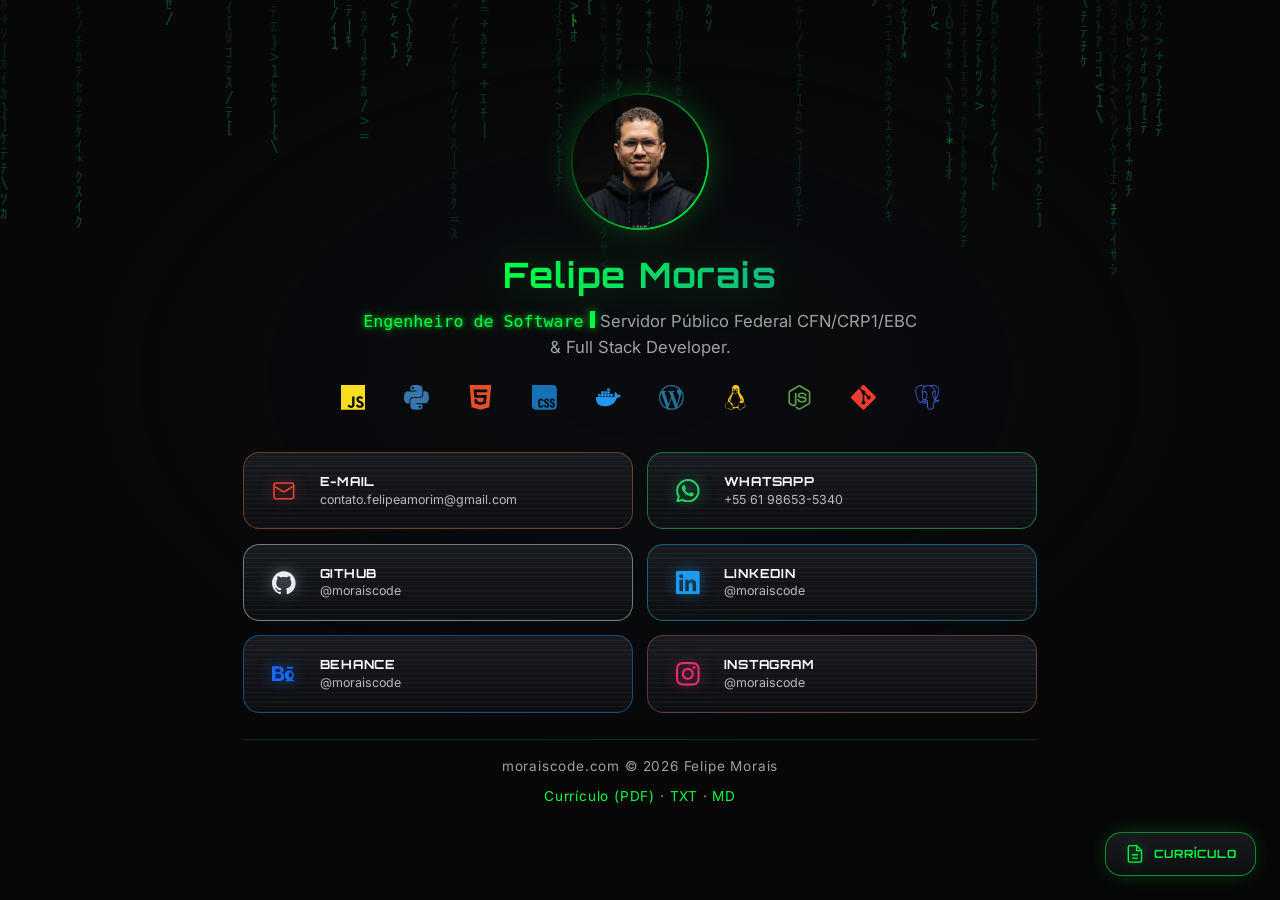
==== commit b553619d: "style: troca o ciano (#66FCF1) pelo verde terminal (#00ff41) na home e no curriculo" ====
--- a/index.html
+++ b/index.html
@@ -101,12 +101,12 @@
 :root{
   --bg:#0B0C10;
   --card:#111318;
-  --border:rgba(102,252,241,.18);
-  --cyan:#66FCF1;
+  --border:rgba(0,255,65,.18);
+  --cyan:#00ff41;
   --green:#10b981;
   --text:#D4D6D8;
   --dim:rgba(212,214,216,.74);
-  --glow:rgba(102,252,241,.4);
+  --glow:rgba(0,255,65,.4);
 }
 
 html{scroll-behavior:smooth;-webkit-text-size-adjust:100%;scrollbar-width:thin;scrollbar-color:var(--cyan) var(--bg)}
@@ -182,7 +182,7 @@
   -webkit-background-clip:text;
   background-clip:text;
   color:transparent;
-  filter:drop-shadow(0 0 1.125rem rgba(102,252,241,.25));
+  filter:drop-shadow(0 0 1.125rem rgba(0,255,65,.25));
   margin-bottom:0.375rem;
 }
 
@@ -229,12 +229,12 @@
   font-weight:500;
   letter-spacing:.08em;
   text-transform:uppercase;
-  color:rgba(102,252,241,.66);
-  border:0.0625rem solid rgba(102,252,241,.12);
+  color:rgba(0,255,65,.66);
+  border:0.0625rem solid rgba(0,255,65,.12);
   border-radius:62.4375rem;
   padding:0.1875rem 0.625rem;
   margin-bottom:0.75rem;
-  background:rgba(102,252,241,.03);
+  background:rgba(0,255,65,.03);
   text-align:center;
 }
 
@@ -548,7 +548,7 @@
     ctx.font=fs+'px monospace';
     for(var i=0;i<cols;i++){
       var x=i*fs,y=drops[i]*fs,ch=chars[(Math.random()*chars.length)|0];
-      ctx.fillStyle=Math.random()>0.985?'rgba(102,252,241,0.85)':'rgba(16,185,129,0.46)';
+      ctx.fillStyle=Math.random()>0.985?'rgba(0,255,65,0.85)':'rgba(16,185,129,0.46)';
       ctx.fillText(ch,x,y);
       if(y>h&&Math.random()>0.975)drops[i]=0;
       drops[i]++;
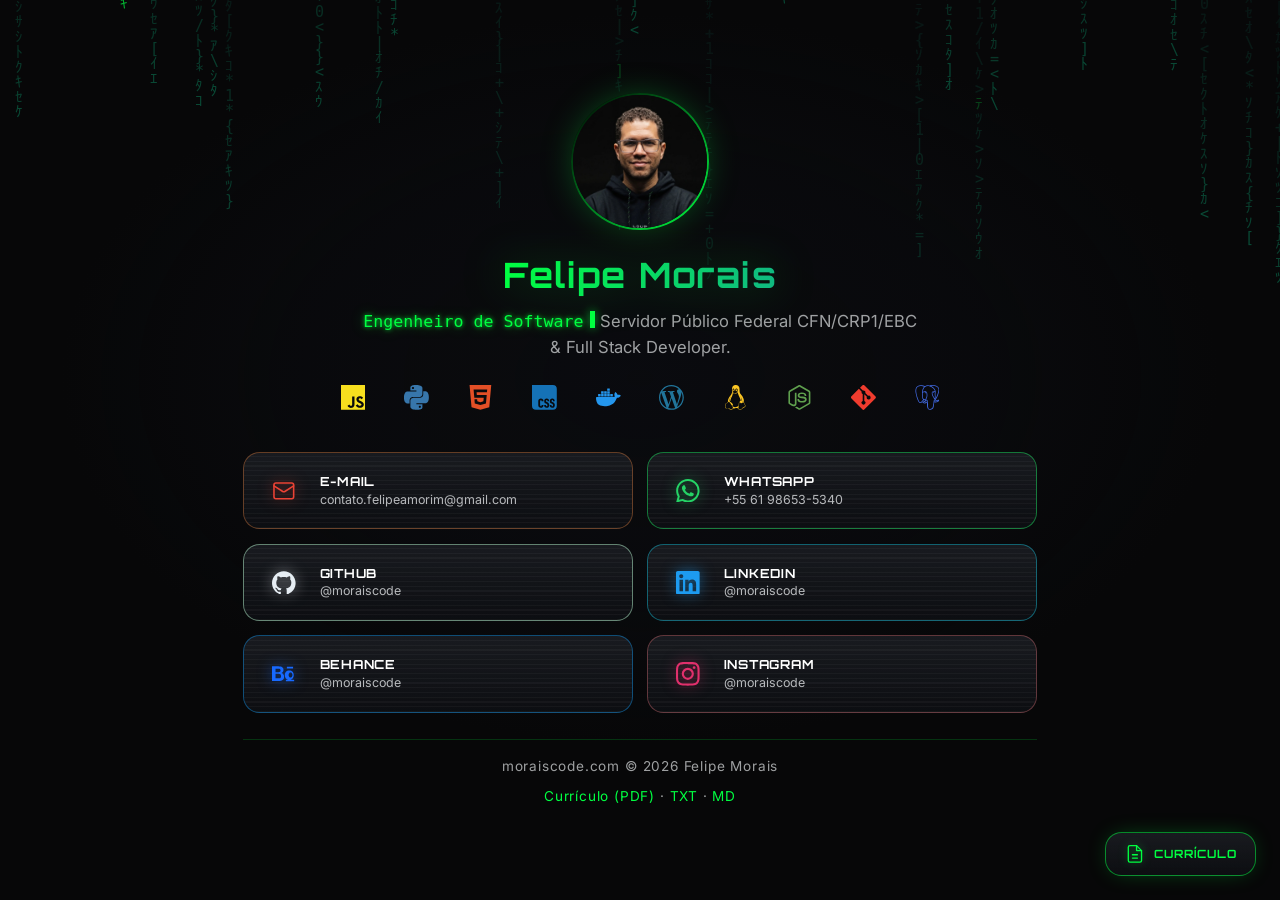
==== commit 4d1bf832: "mobile/tablet: botao Curriculo no topo, Formacao academica em cards, fontes iguais no hero do CV e r" ====
--- a/index.html
+++ b/index.html
@@ -383,11 +383,43 @@
   transition:transform .2s ease,box-shadow .2s ease,border-color .2s ease;
 }
 .fab svg{width:1.05rem;height:1.05rem;color:var(--cyan);filter:drop-shadow(0 0 0.25rem var(--glow))}
+
+/* Botão "Currículo" no topo (mobile/tablet) */
+.cv-cta{
+  position:fixed;
+  top:calc(.75rem + env(safe-area-inset-top,0px));
+  right:calc(.75rem + env(safe-area-inset-right,0px));
+  z-index:30;
+  display:none;
+  align-items:center;
+  gap:.35rem;
+  font-family:'Orbitron',sans-serif;
+  font-size:.58rem;
+  letter-spacing:.09em;
+  text-transform:uppercase;
+  color:var(--cyan);
+  text-decoration:none;
+  background:rgba(11,12,16,.88);
+  -webkit-backdrop-filter:blur(8px);
+  backdrop-filter:blur(8px);
+  border:0.0625rem solid color-mix(in srgb,var(--cyan) 45%,var(--border));
+  border-radius:.7rem;
+  padding:.5rem .7rem;
+  box-shadow:0 0 1.25rem -0.4rem var(--glow);
+}
+.cv-cta svg{width:1rem;height:1rem}
 .fab:hover{transform:translateY(-0.125rem);border-color:var(--cyan);box-shadow:0 0 1.5rem -0.25rem var(--glow)}
 
 /* RESPONSIVE */
+/* tablet / mobile: troca o botão flutuante pelo do topo */
+@media(max-width:900px){
+  .cv-cta{display:inline-flex}
+  .fab{display:none}
+  .container{padding:1.75rem 1.25rem}
+}
+
 @media(max-width:560px){
-  .container{padding:1.125rem 1rem}
+  .container{padding:1.125rem 1rem;padding-top:3.25rem}
   .br-desk{display:none}
   .avatar{width:6rem;height:6rem;margin-bottom:0.875rem}
   .badge{margin-bottom:1rem}
@@ -397,6 +429,9 @@
   .cards{grid-template-columns:1fr;gap:0.625rem}
   .card{padding:0.8125rem 0.9375rem}
   .footer{margin-top:1.125rem}
+  .bio{font-size:.86rem}
+  .cv-cta{font-size:.55rem;padding:.45rem .6rem}
+  .about a,.footer a{overflow-wrap:anywhere}
 }
 
 @media(prefers-reduced-motion:reduce){
@@ -407,6 +442,10 @@
 <body>
 
 <canvas id="matrix" aria-hidden="true"></canvas>
+  <a href="/curriculo/" class="cv-cta" aria-label="Ver currículo">
+    <svg viewBox="0 0 24 24" fill="none" stroke="currentColor" stroke-width="1.7" stroke-linecap="round" stroke-linejoin="round" aria-hidden="true"><path d="M14 2H6a2 2 0 0 0-2 2v16a2 2 0 0 0 2 2h12a2 2 0 0 0 2-2V8z"/><path d="M14 2v6h6"/><path d="M9 13h6M9 17h6"/></svg>
+    <span>Currículo</span>
+  </a>
 
 <div class="container">
 
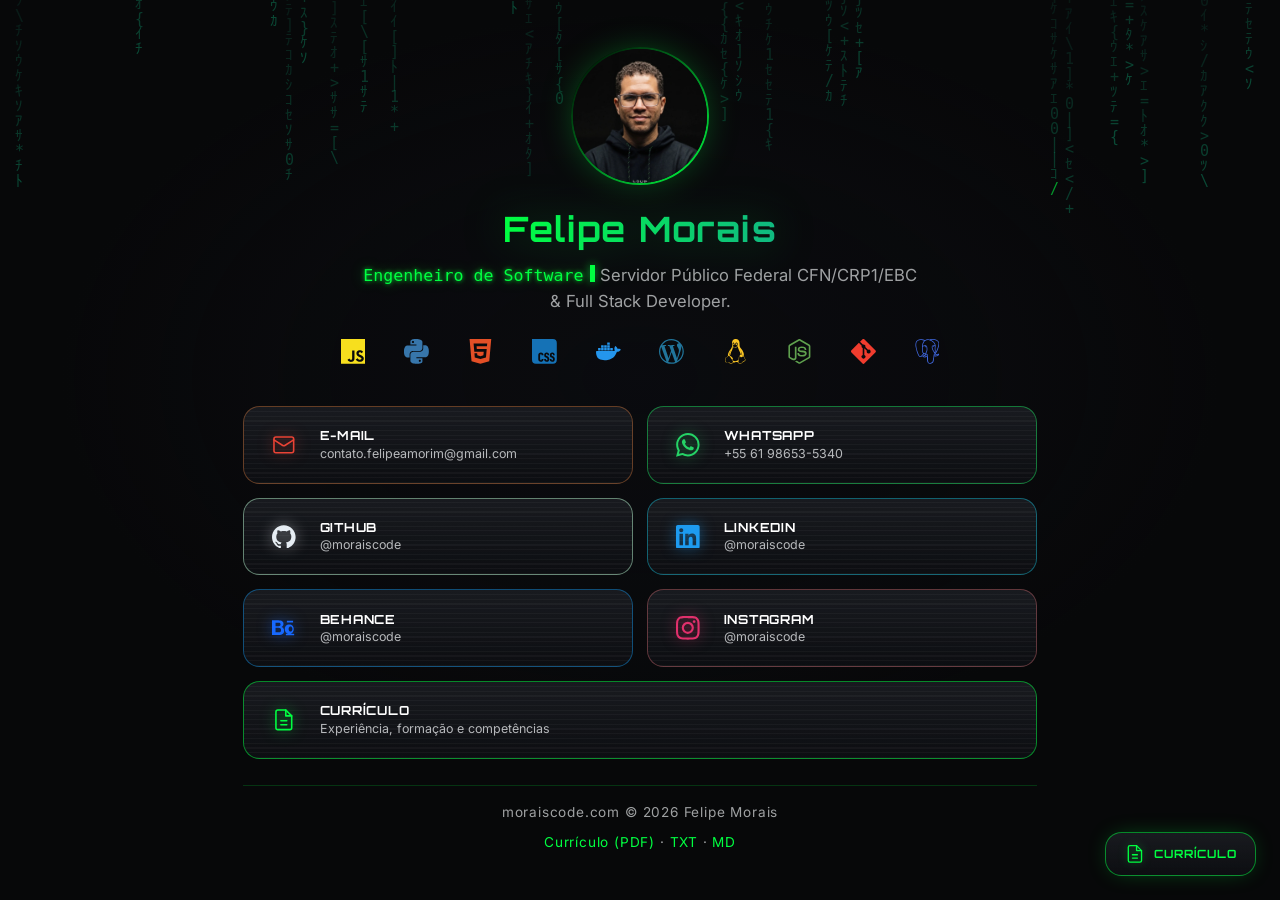
==== commit b4a0615f: "home: card Curriculo full-size apos o Instagram (substitui o botao flutuante do topo)" ====
--- a/index.html
+++ b/index.html
@@ -318,6 +318,7 @@
   transition:transform .25s ease;
 }
 .card-ic svg{width:1.25rem;height:1.25rem}
+.card--cv{grid-column:1/-1}
 .card:hover .card-ic{transform:scale(1.1)}
 .card-txt{position:relative;z-index:1;display:flex;flex-direction:column;min-width:0}
 .card-txt strong{font-family:'Orbitron',sans-serif;font-size:.66rem;font-weight:700;letter-spacing:.06em;text-transform:uppercase;color:#fff}
@@ -384,36 +385,11 @@
 }
 .fab svg{width:1.05rem;height:1.05rem;color:var(--cyan);filter:drop-shadow(0 0 0.25rem var(--glow))}
 
-/* Botão "Currículo" no topo (mobile/tablet) */
-.cv-cta{
-  position:fixed;
-  top:calc(.75rem + env(safe-area-inset-top,0px));
-  right:calc(.75rem + env(safe-area-inset-right,0px));
-  z-index:30;
-  display:none;
-  align-items:center;
-  gap:.35rem;
-  font-family:'Orbitron',sans-serif;
-  font-size:.58rem;
-  letter-spacing:.09em;
-  text-transform:uppercase;
-  color:var(--cyan);
-  text-decoration:none;
-  background:rgba(11,12,16,.88);
-  -webkit-backdrop-filter:blur(8px);
-  backdrop-filter:blur(8px);
-  border:0.0625rem solid color-mix(in srgb,var(--cyan) 45%,var(--border));
-  border-radius:.7rem;
-  padding:.5rem .7rem;
-  box-shadow:0 0 1.25rem -0.4rem var(--glow);
-}
-.cv-cta svg{width:1rem;height:1rem}
 .fab:hover{transform:translateY(-0.125rem);border-color:var(--cyan);box-shadow:0 0 1.5rem -0.25rem var(--glow)}
 
 /* RESPONSIVE */
 /* tablet / mobile: troca o botão flutuante pelo do topo */
 @media(max-width:900px){
-  .cv-cta{display:inline-flex}
   .fab{display:none}
   .container{padding:1.75rem 1.25rem}
 }
@@ -430,7 +406,6 @@
   .card{padding:0.8125rem 0.9375rem}
   .footer{margin-top:1.125rem}
   .bio{font-size:.86rem}
-  .cv-cta{font-size:.55rem;padding:.45rem .6rem}
   .about a,.footer a{overflow-wrap:anywhere}
 }
 
@@ -442,10 +417,7 @@
 <body>
 
 <canvas id="matrix" aria-hidden="true"></canvas>
-  <a href="/curriculo/" class="cv-cta" aria-label="Ver currículo">
-    <svg viewBox="0 0 24 24" fill="none" stroke="currentColor" stroke-width="1.7" stroke-linecap="round" stroke-linejoin="round" aria-hidden="true"><path d="M14 2H6a2 2 0 0 0-2 2v16a2 2 0 0 0 2 2h12a2 2 0 0 0 2-2V8z"/><path d="M14 2v6h6"/><path d="M9 13h6M9 17h6"/></svg>
-    <span>Currículo</span>
-  </a>
+
 
 <div class="container">
 
@@ -522,6 +494,10 @@
     <a href="https://www.instagram.com/moraiscode" target="_blank" rel="noopener" class="card card--ig" style="--brand:#E1306C" aria-label="Instagram">
       <span class="card-ic"><svg viewBox="0 0 24 24" fill="currentColor"><path d="M12 0C8.74 0 8.333.015 7.053.072 5.775.132 4.905.333 4.14.63c-.789.306-1.459.717-2.126 1.384S.935 3.35.63 4.14C.333 4.905.131 5.775.072 7.053.012 8.333 0 8.74 0 12s.015 3.667.072 4.947c.06 1.277.261 2.148.558 2.913.306.788.717 1.459 1.384 2.126.667.666 1.336 1.079 2.126 1.384.766.296 1.636.499 2.913.558C8.333 23.988 8.74 24 12 24s3.667-.015 4.947-.072c1.277-.06 2.148-.262 2.913-.558.788-.306 1.459-.718 2.126-1.384.666-.667 1.079-1.335 1.384-2.126.296-.765.499-1.636.558-2.913.06-1.28.072-1.687.072-4.947s-.015-3.667-.072-4.947c-.06-1.277-.262-2.149-.558-2.913-.306-.789-.718-1.459-1.384-2.126C21.319 1.347 20.651.935 19.86.63c-.765-.297-1.636-.499-2.913-.558C15.667.012 15.26 0 12 0zm0 2.16c3.203 0 3.585.016 4.85.071 1.17.055 1.805.249 2.227.415.562.217.96.477 1.382.896.419.42.679.819.896 1.381.164.422.36 1.057.413 2.227.057 1.266.07 1.646.07 4.85s-.015 3.585-.074 4.85c-.061 1.17-.256 1.805-.421 2.227-.224.562-.479.96-.899 1.382-.419.419-.824.679-1.38.896-.42.164-1.065.36-2.235.413-1.274.057-1.649.07-4.859.07-3.211 0-3.586-.015-4.859-.074-1.171-.061-1.816-.256-2.236-.421-.569-.224-.96-.479-1.379-.899-.421-.419-.69-.824-.9-1.38-.165-.42-.359-1.065-.42-2.235-.045-1.26-.061-1.649-.061-4.844 0-3.196.016-3.586.061-4.861.061-1.17.255-1.814.42-2.234.21-.57.479-.96.9-1.381.419-.419.81-.689 1.379-.898.42-.166 1.051-.361 2.221-.421 1.275-.045 1.65-.06 4.859-.06l.045.03zm0 3.678a6.162 6.162 0 100 12.324 6.162 6.162 0 100-12.324zM12 16c-2.21 0-4-1.79-4-4s1.79-4 4-4 4 1.79 4 4-1.79 4-4 4zm7.846-10.405a1.441 1.441 0 11-2.88 0 1.441 1.441 0 012.88 0z"/></svg></span>
       <span class="card-txt"><strong>Instagram</strong><small>@moraiscode</small></span>
+    </a>
+    <a href="/curriculo/" class="card card--cv" style="--brand:#00ff41" aria-label="Ver currículo completo">
+      <span class="card-ic"><svg viewBox="0 0 24 24" fill="none" stroke="currentColor" stroke-width="1.6" stroke-linecap="round" stroke-linejoin="round"><path d="M14 2H6a2 2 0 0 0-2 2v16a2 2 0 0 0 2 2h12a2 2 0 0 0 2-2V8z"/><path d="M14 2v6h6"/><path d="M9 13h6M9 17h6"/></svg></span>
+      <span class="card-txt"><strong>Currículo</strong><small>Experiência, formação e competências</small></span>
     </a>
 
   </div>
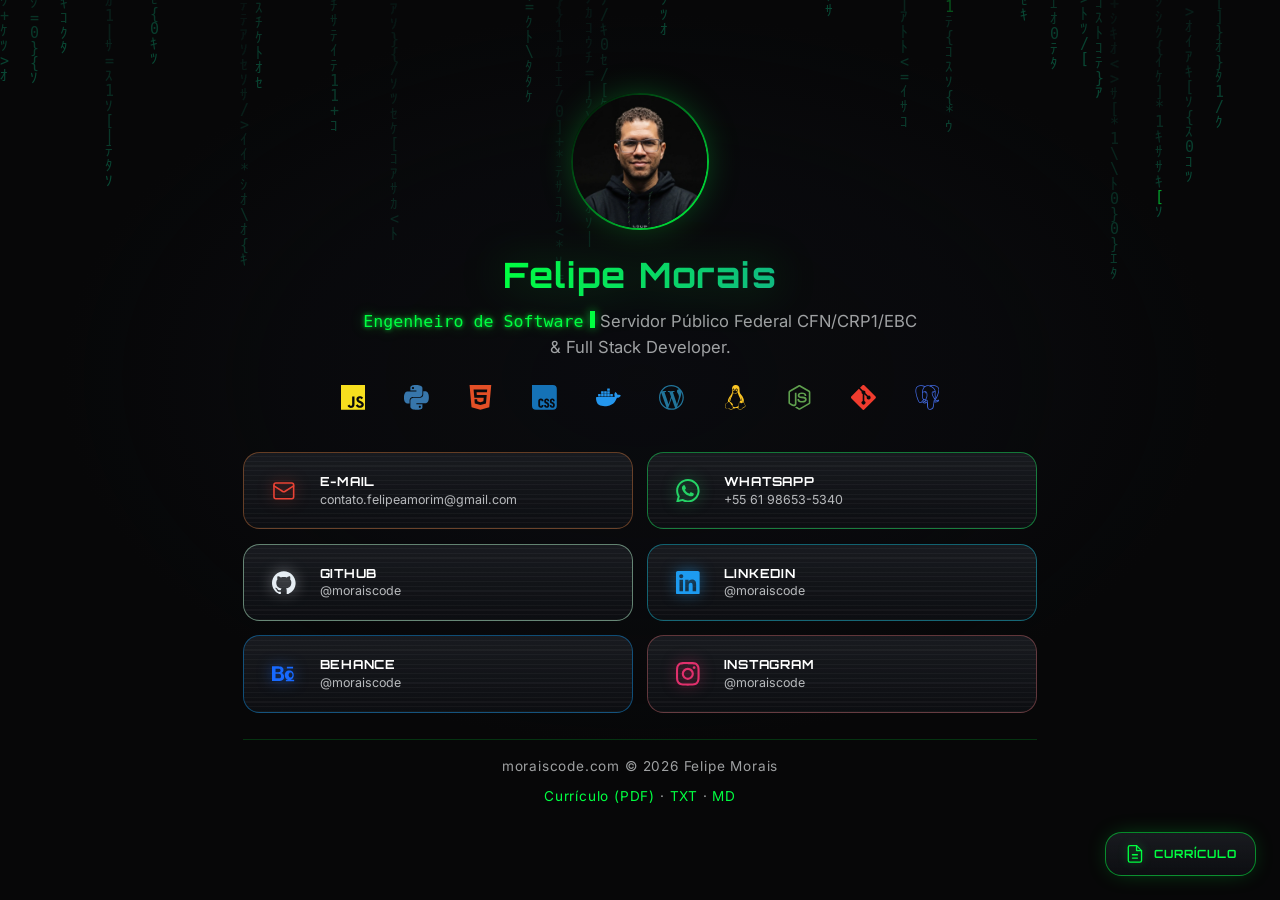
==== commit 18715ab2: "home: card Curriculo full size so no mobile; botao flutuante oculto apenas no mobile (volta no table" ====
--- a/index.html
+++ b/index.html
@@ -318,7 +318,7 @@
   transition:transform .25s ease;
 }
 .card-ic svg{width:1.25rem;height:1.25rem}
-.card--cv{grid-column:1/-1}
+.card--cv{display:none;grid-column:1/-1}
 .card:hover .card-ic{transform:scale(1.1)}
 .card-txt{position:relative;z-index:1;display:flex;flex-direction:column;min-width:0}
 .card-txt strong{font-family:'Orbitron',sans-serif;font-size:.66rem;font-weight:700;letter-spacing:.06em;text-transform:uppercase;color:#fff}
@@ -390,7 +390,6 @@
 /* RESPONSIVE */
 /* tablet / mobile: troca o botão flutuante pelo do topo */
 @media(max-width:900px){
-  .fab{display:none}
   .container{padding:1.75rem 1.25rem}
 }
 
@@ -403,6 +402,8 @@
   .tech{height:auto;aspect-ratio:1}
   .tech svg{width:1.0625rem;height:1.0625rem}
   .cards{grid-template-columns:1fr;gap:0.625rem}
+  .card--cv{display:flex}
+  .fab{display:none}
   .card{padding:0.8125rem 0.9375rem}
   .footer{margin-top:1.125rem}
   .bio{font-size:.86rem}
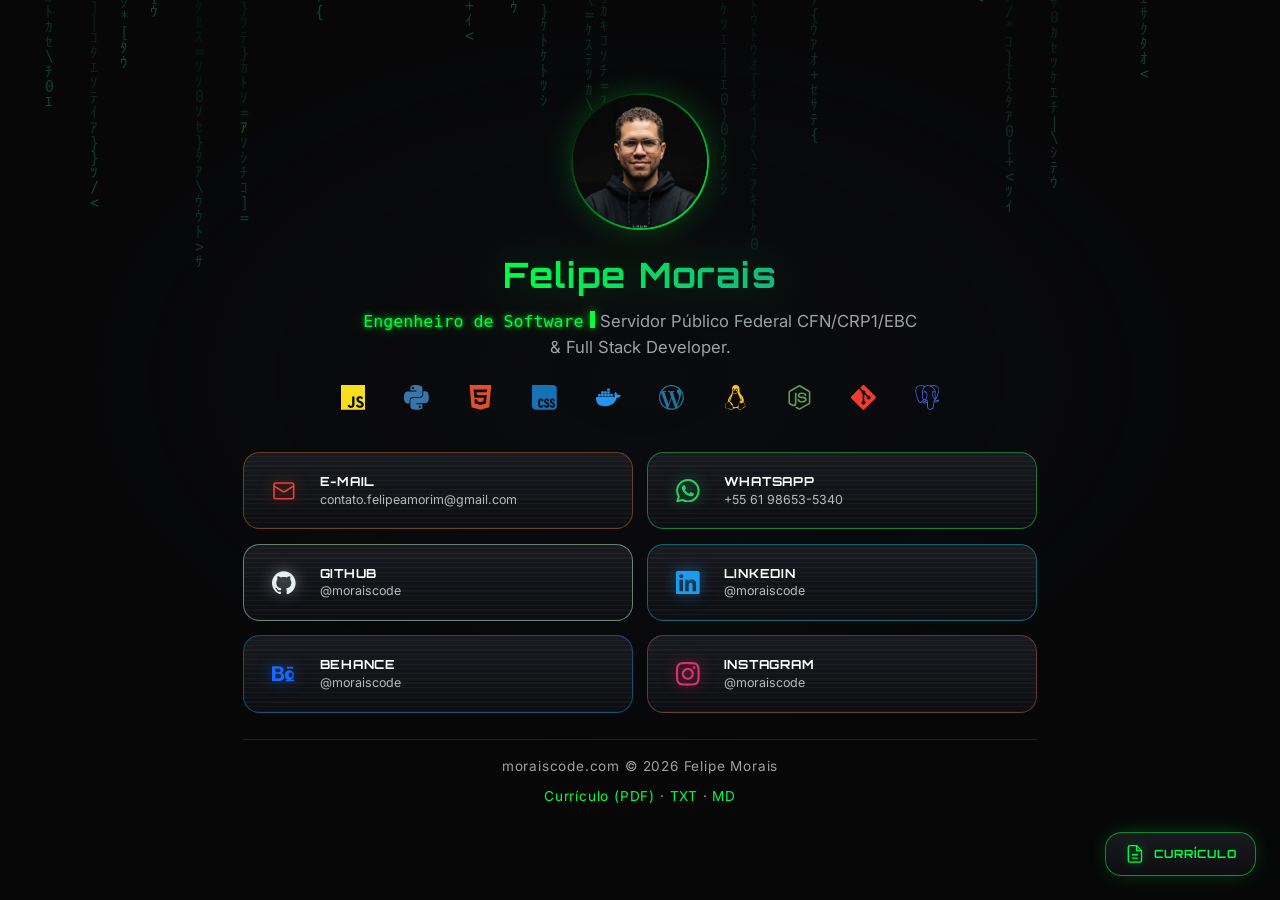
==== commit f1d1ea8a: "mobile: aumenta foto, nome e descricao (home e curriculo)" ====
--- a/index.html
+++ b/index.html
@@ -396,7 +396,7 @@
 @media(max-width:560px){
   .container{padding:1.125rem 1rem;padding-top:3.25rem}
   .br-desk{display:none}
-  .avatar{width:6rem;height:6rem;margin-bottom:0.875rem}
+  .avatar{width:7.75rem;height:7.75rem;margin-bottom:1rem}
   .badge{margin-bottom:1rem}
   .tech-row{gap:0.375rem;margin-bottom:1.25rem}
   .tech{height:auto;aspect-ratio:1}
@@ -406,7 +406,8 @@
   .fab{display:none}
   .card{padding:0.8125rem 0.9375rem}
   .footer{margin-top:1.125rem}
-  .bio{font-size:.86rem}
+  .name{font-size:clamp(1.6rem,7.5vw,2.15rem)}
+  .bio{font-size:.97rem;line-height:1.55;max-width:100%}
   .about a,.footer a{overflow-wrap:anywhere}
 }
 
